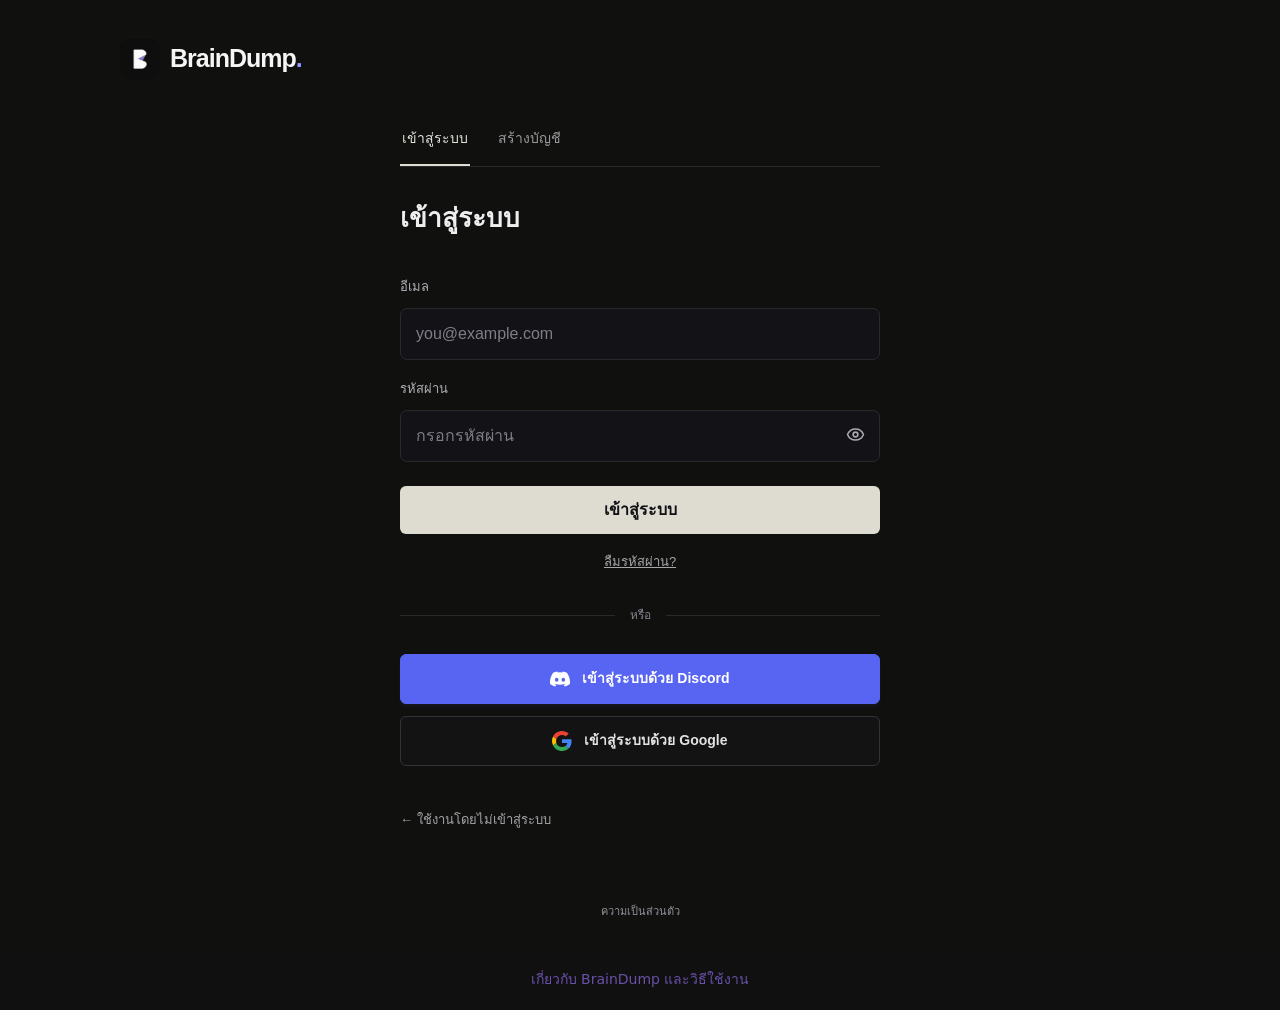
==== index.html @ e574c5f9 "Focus home on homework and update the date at local midnight" ====
<!doctype html><html lang="th"><head><meta charset="UTF-8"/><meta name="viewport" content="width=device-width, initial-scale=1, viewport-fit=cover"/><meta name="theme-color" content="#7963c6"/><meta name="apple-mobile-web-app-capable" content="yes"/><meta name="apple-mobile-web-app-title" content="BrainDump"/><meta name="description" content="BrainDump เว็บวางแผนการเรียนภาษาไทย จดงาน จัดตารางอ่านหนังสือ เตรียมสอบ และแจ้งเตือนกำหนดส่ง ใช้ได้บนมือถือโดยไม่ต้องสมัครบัญชี"/><link rel="icon" type="image/png" sizes="32x32" href="./braindump-icon-32-v2.png"/><link rel="apple-touch-icon" sizes="180x180" href="./braindump-icon-180-v2.png"/><link rel="manifest" href="./manifest.webmanifest"/><title>BrainDump — จัดตารางเรียน วางแผนอ่านหนังสือ และเตือนส่งงาน</title><link rel="canonical" href="https://padppp66.github.io/braindump/"/><meta property="og:type" content="website"/><meta property="og:locale" content="th_TH"/><meta property="og:title" content="BrainDump — จัดตารางเรียน วางแผนอ่านหนังสือ และเตือนส่งงาน"/><meta property="og:description" content="BrainDump เว็บวางแผนการเรียนภาษาไทย จดงาน จัดตารางอ่านหนังสือ เตรียมสอบ และแจ้งเตือนกำหนดส่ง ใช้ได้บนมือถือโดยไม่ต้องสมัครบัญชี"/><meta property="og:url" content="https://padppp66.github.io/braindump/"/><script type="application/ld+json">{"@context":"https://schema.org","@type":"WebApplication","name":"BrainDump","url":"https://padppp66.github.io/braindump/","description":"BrainDump เว็บวางแผนการเรียนภาษาไทย จดงาน จัดตารางอ่านหนังสือ เตรียมสอบ และแจ้งเตือนกำหนดส่ง ใช้ได้บนมือถือโดยไม่ต้องสมัครบัญชี","inLanguage":"th","applicationCategory":"EducationalApplication","operatingSystem":"Web browser","browserRequirements":"Requires JavaScript"}</script>  <script type="module" crossorigin src="./index-Dw7e2ybj.js"></script>
  <link rel="stylesheet" crossorigin href="./index-C1pY1aZz.css">
</head><body><div id="root"><main style="max-width:720px;margin:48px auto;padding:24px;font-family:system-ui;line-height:1.8"><h1>BrainDump — จัดตารางเรียน วางแผนอ่านหนังสือ และเตือนส่งงาน</h1><p>BrainDump เว็บวางแผนการเรียนภาษาไทย จดงาน จัดตารางอ่านหนังสือ เตรียมสอบ และแจ้งเตือนกำหนดส่ง ใช้ได้บนมือถือโดยไม่ต้องสมัครบัญชี</p><p><a href="./about.html">รู้จัก BrainDump และวิธีเริ่มใช้งาน</a></p><noscript>เปิด JavaScript ในเบราว์เซอร์เพื่อใช้งานเครื่องมือวางแผนการเรียน</noscript></main></div><footer style="padding:20px;text-align:center;font:14px system-ui"><a href="./about.html" style="color:#6950a8">เกี่ยวกับ BrainDump และวิธีใช้งาน</a></footer></body></html>
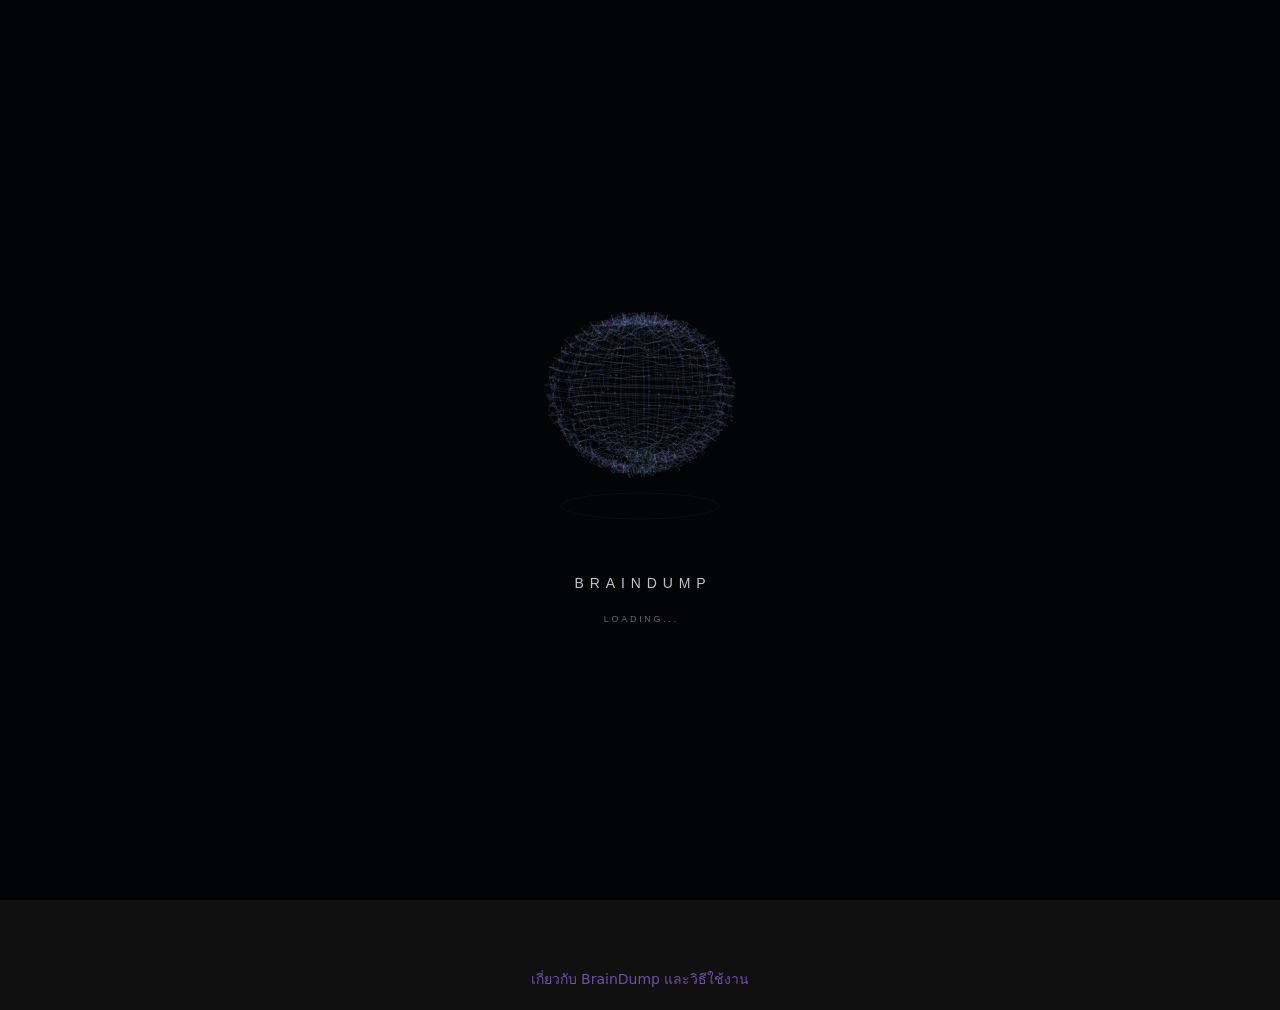
==== commit 18fa27e6: "Add dark rotating brain hologram loading screen" ====
--- a/index.html
+++ b/index.html
@@ -1,3 +1,3 @@
-<!doctype html><html lang="th"><head><meta charset="UTF-8"/><meta name="viewport" content="width=device-width, initial-scale=1, viewport-fit=cover"/><meta name="theme-color" content="#7963c6"/><meta name="apple-mobile-web-app-capable" content="yes"/><meta name="apple-mobile-web-app-title" content="BrainDump"/><meta name="description" content="BrainDump เว็บวางแผนการเรียนภาษาไทย จดงาน จัดตารางอ่านหนังสือ เตรียมสอบ และแจ้งเตือนกำหนดส่ง ใช้ได้บนมือถือโดยไม่ต้องสมัครบัญชี"/><link rel="icon" type="image/png" sizes="32x32" href="./braindump-icon-32-v2.png"/><link rel="apple-touch-icon" sizes="180x180" href="./braindump-icon-180-v2.png"/><link rel="manifest" href="./manifest.webmanifest"/><title>BrainDump — จัดตารางเรียน วางแผนอ่านหนังสือ และเตือนส่งงาน</title><link rel="canonical" href="https://padppp66.github.io/braindump/"/><meta property="og:type" content="website"/><meta property="og:locale" content="th_TH"/><meta property="og:title" content="BrainDump — จัดตารางเรียน วางแผนอ่านหนังสือ และเตือนส่งงาน"/><meta property="og:description" content="BrainDump เว็บวางแผนการเรียนภาษาไทย จดงาน จัดตารางอ่านหนังสือ เตรียมสอบ และแจ้งเตือนกำหนดส่ง ใช้ได้บนมือถือโดยไม่ต้องสมัครบัญชี"/><meta property="og:url" content="https://padppp66.github.io/braindump/"/><script type="application/ld+json">{"@context":"https://schema.org","@type":"WebApplication","name":"BrainDump","url":"https://padppp66.github.io/braindump/","description":"BrainDump เว็บวางแผนการเรียนภาษาไทย จดงาน จัดตารางอ่านหนังสือ เตรียมสอบ และแจ้งเตือนกำหนดส่ง ใช้ได้บนมือถือโดยไม่ต้องสมัครบัญชี","inLanguage":"th","applicationCategory":"EducationalApplication","operatingSystem":"Web browser","browserRequirements":"Requires JavaScript"}</script>  <script type="module" crossorigin src="./index-Dw7e2ybj.js"></script>
-  <link rel="stylesheet" crossorigin href="./index-C1pY1aZz.css">
-</head><body><div id="root"><main style="max-width:720px;margin:48px auto;padding:24px;font-family:system-ui;line-height:1.8"><h1>BrainDump — จัดตารางเรียน วางแผนอ่านหนังสือ และเตือนส่งงาน</h1><p>BrainDump เว็บวางแผนการเรียนภาษาไทย จดงาน จัดตารางอ่านหนังสือ เตรียมสอบ และแจ้งเตือนกำหนดส่ง ใช้ได้บนมือถือโดยไม่ต้องสมัครบัญชี</p><p><a href="./about.html">รู้จัก BrainDump และวิธีเริ่มใช้งาน</a></p><noscript>เปิด JavaScript ในเบราว์เซอร์เพื่อใช้งานเครื่องมือวางแผนการเรียน</noscript></main></div><footer style="padding:20px;text-align:center;font:14px system-ui"><a href="./about.html" style="color:#6950a8">เกี่ยวกับ BrainDump และวิธีใช้งาน</a></footer></body></html>
+<!doctype html><html lang="th"><head><meta charset="UTF-8"/><meta name="viewport" content="width=device-width, initial-scale=1, viewport-fit=cover"/><meta name="theme-color" content="#7963c6"/><meta name="apple-mobile-web-app-capable" content="yes"/><meta name="apple-mobile-web-app-title" content="BrainDump"/><meta name="description" content="BrainDump เว็บวางแผนการเรียนภาษาไทย จดงาน จัดตารางอ่านหนังสือ เตรียมสอบ และแจ้งเตือนกำหนดส่ง ใช้ได้บนมือถือโดยไม่ต้องสมัครบัญชี"/><link rel="icon" type="image/png" sizes="32x32" href="./braindump-icon-32-v2.png"/><link rel="apple-touch-icon" sizes="180x180" href="./braindump-icon-180-v2.png"/><link rel="manifest" href="./manifest.webmanifest"/><title>BrainDump — จัดตารางเรียน วางแผนอ่านหนังสือ และเตือนส่งงาน</title><link rel="canonical" href="https://padppp66.github.io/braindump/"/><meta property="og:type" content="website"/><meta property="og:locale" content="th_TH"/><meta property="og:title" content="BrainDump — จัดตารางเรียน วางแผนอ่านหนังสือ และเตือนส่งงาน"/><meta property="og:description" content="BrainDump เว็บวางแผนการเรียนภาษาไทย จดงาน จัดตารางอ่านหนังสือ เตรียมสอบ และแจ้งเตือนกำหนดส่ง ใช้ได้บนมือถือโดยไม่ต้องสมัครบัญชี"/><meta property="og:url" content="https://padppp66.github.io/braindump/"/><script type="application/ld+json">{"@context":"https://schema.org","@type":"WebApplication","name":"BrainDump","url":"https://padppp66.github.io/braindump/","description":"BrainDump เว็บวางแผนการเรียนภาษาไทย จดงาน จัดตารางอ่านหนังสือ เตรียมสอบ และแจ้งเตือนกำหนดส่ง ใช้ได้บนมือถือโดยไม่ต้องสมัครบัญชี","inLanguage":"th","applicationCategory":"EducationalApplication","operatingSystem":"Web browser","browserRequirements":"Requires JavaScript"}</script>  <script type="module" crossorigin src="./index-BS-t4Ln4.js"></script>
+  <link rel="stylesheet" crossorigin href="./index-qJwiRTtO.css">
+</head><body><noscript><style>#initial-loading{display:none!important}</style></noscript><div id="initial-loading" aria-label="Loading BrainDump" role="status" style="position:fixed;inset:0;background:#030405;color:#788595;z-index:10000;display:grid;place-items:center;font:12px Arial;letter-spacing:4px">BRAINDUMP</div><div id="root"><main style="max-width:720px;margin:48px auto;padding:24px;font-family:system-ui;line-height:1.8"><h1>BrainDump — จัดตารางเรียน วางแผนอ่านหนังสือ และเตือนส่งงาน</h1><p>BrainDump เว็บวางแผนการเรียนภาษาไทย จดงาน จัดตารางอ่านหนังสือ เตรียมสอบ และแจ้งเตือนกำหนดส่ง ใช้ได้บนมือถือโดยไม่ต้องสมัครบัญชี</p><p><a href="./about.html">รู้จัก BrainDump และวิธีเริ่มใช้งาน</a></p><noscript>เปิด JavaScript ในเบราว์เซอร์เพื่อใช้งานเครื่องมือวางแผนการเรียน</noscript></main></div><footer style="padding:20px;text-align:center;font:14px system-ui"><a href="./about.html" style="color:#6950a8">เกี่ยวกับ BrainDump และวิธีใช้งาน</a></footer></body></html>
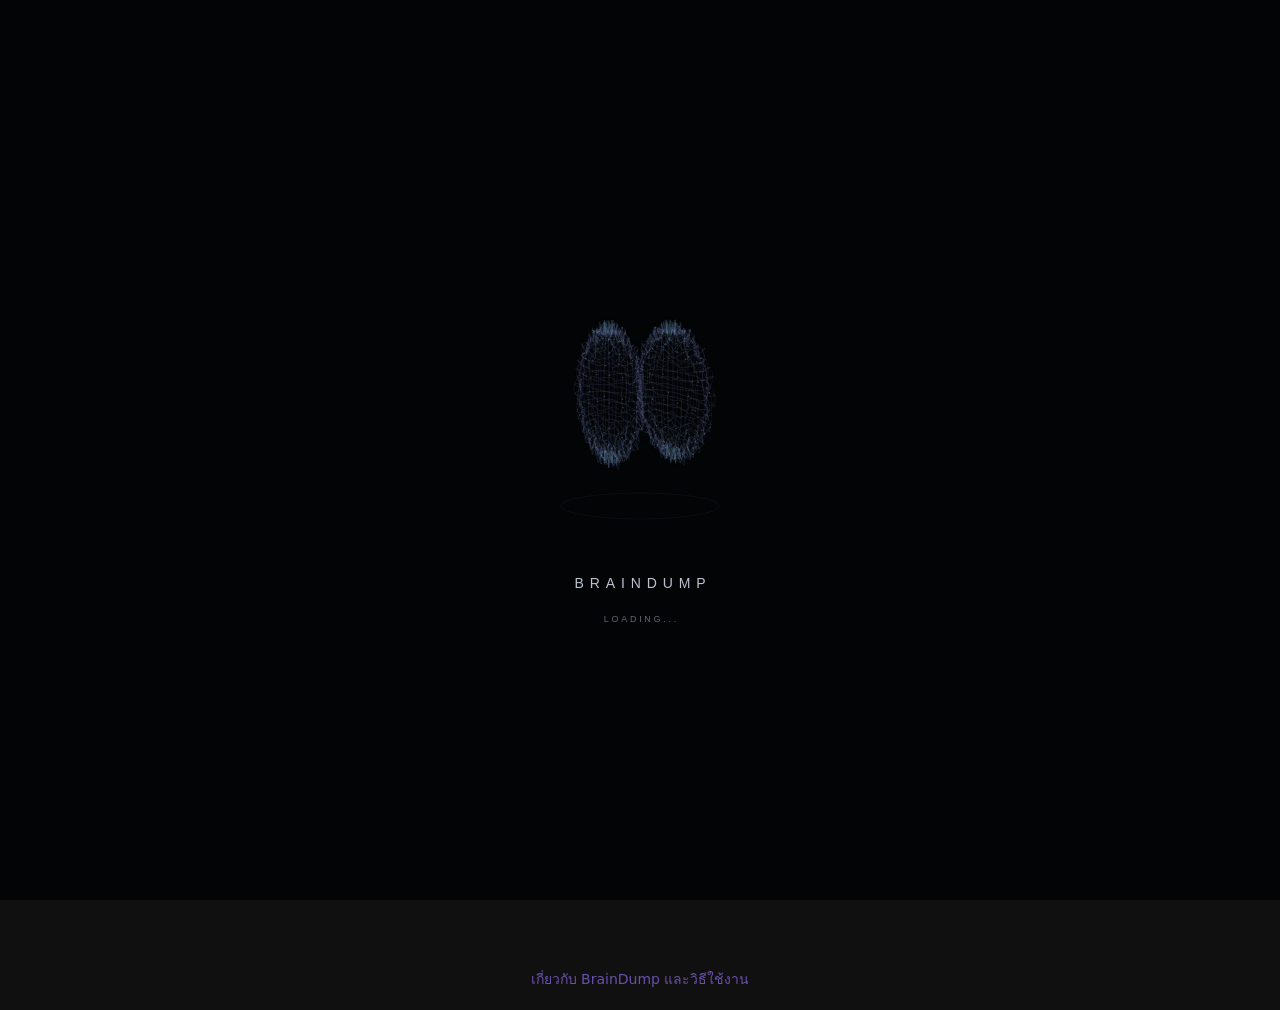
==== commit 6bf0800b: "Refine brain hemispheres and prevent scrolling during startup" ====
--- a/index.html
+++ b/index.html
@@ -1,3 +1,3 @@
-<!doctype html><html lang="th"><head><meta charset="UTF-8"/><meta name="viewport" content="width=device-width, initial-scale=1, viewport-fit=cover"/><meta name="theme-color" content="#7963c6"/><meta name="apple-mobile-web-app-capable" content="yes"/><meta name="apple-mobile-web-app-title" content="BrainDump"/><meta name="description" content="BrainDump เว็บวางแผนการเรียนภาษาไทย จดงาน จัดตารางอ่านหนังสือ เตรียมสอบ และแจ้งเตือนกำหนดส่ง ใช้ได้บนมือถือโดยไม่ต้องสมัครบัญชี"/><link rel="icon" type="image/png" sizes="32x32" href="./braindump-icon-32-v2.png"/><link rel="apple-touch-icon" sizes="180x180" href="./braindump-icon-180-v2.png"/><link rel="manifest" href="./manifest.webmanifest"/><title>BrainDump — จัดตารางเรียน วางแผนอ่านหนังสือ และเตือนส่งงาน</title><link rel="canonical" href="https://padppp66.github.io/braindump/"/><meta property="og:type" content="website"/><meta property="og:locale" content="th_TH"/><meta property="og:title" content="BrainDump — จัดตารางเรียน วางแผนอ่านหนังสือ และเตือนส่งงาน"/><meta property="og:description" content="BrainDump เว็บวางแผนการเรียนภาษาไทย จดงาน จัดตารางอ่านหนังสือ เตรียมสอบ และแจ้งเตือนกำหนดส่ง ใช้ได้บนมือถือโดยไม่ต้องสมัครบัญชี"/><meta property="og:url" content="https://padppp66.github.io/braindump/"/><script type="application/ld+json">{"@context":"https://schema.org","@type":"WebApplication","name":"BrainDump","url":"https://padppp66.github.io/braindump/","description":"BrainDump เว็บวางแผนการเรียนภาษาไทย จดงาน จัดตารางอ่านหนังสือ เตรียมสอบ และแจ้งเตือนกำหนดส่ง ใช้ได้บนมือถือโดยไม่ต้องสมัครบัญชี","inLanguage":"th","applicationCategory":"EducationalApplication","operatingSystem":"Web browser","browserRequirements":"Requires JavaScript"}</script>  <script type="module" crossorigin src="./index-BS-t4Ln4.js"></script>
+<!doctype html><html lang="th"><head><meta charset="UTF-8"/><meta name="viewport" content="width=device-width, initial-scale=1, viewport-fit=cover"/><meta name="theme-color" content="#7963c6"/><meta name="apple-mobile-web-app-capable" content="yes"/><meta name="apple-mobile-web-app-title" content="BrainDump"/><meta name="description" content="BrainDump เว็บวางแผนการเรียนภาษาไทย จดงาน จัดตารางอ่านหนังสือ เตรียมสอบ และแจ้งเตือนกำหนดส่ง ใช้ได้บนมือถือโดยไม่ต้องสมัครบัญชี"/><link rel="icon" type="image/png" sizes="32x32" href="./braindump-icon-32-v2.png"/><link rel="apple-touch-icon" sizes="180x180" href="./braindump-icon-180-v2.png"/><link rel="manifest" href="./manifest.webmanifest"/><title>BrainDump — จัดตารางเรียน วางแผนอ่านหนังสือ และเตือนส่งงาน</title><link rel="canonical" href="https://padppp66.github.io/braindump/"/><meta property="og:type" content="website"/><meta property="og:locale" content="th_TH"/><meta property="og:title" content="BrainDump — จัดตารางเรียน วางแผนอ่านหนังสือ และเตือนส่งงาน"/><meta property="og:description" content="BrainDump เว็บวางแผนการเรียนภาษาไทย จดงาน จัดตารางอ่านหนังสือ เตรียมสอบ และแจ้งเตือนกำหนดส่ง ใช้ได้บนมือถือโดยไม่ต้องสมัครบัญชี"/><meta property="og:url" content="https://padppp66.github.io/braindump/"/><script type="application/ld+json">{"@context":"https://schema.org","@type":"WebApplication","name":"BrainDump","url":"https://padppp66.github.io/braindump/","description":"BrainDump เว็บวางแผนการเรียนภาษาไทย จดงาน จัดตารางอ่านหนังสือ เตรียมสอบ และแจ้งเตือนกำหนดส่ง ใช้ได้บนมือถือโดยไม่ต้องสมัครบัญชี","inLanguage":"th","applicationCategory":"EducationalApplication","operatingSystem":"Web browser","browserRequirements":"Requires JavaScript"}</script>  <script type="module" crossorigin src="./index-DzoSvIx7.js"></script>
   <link rel="stylesheet" crossorigin href="./index-qJwiRTtO.css">
 </head><body><noscript><style>#initial-loading{display:none!important}</style></noscript><div id="initial-loading" aria-label="Loading BrainDump" role="status" style="position:fixed;inset:0;background:#030405;color:#788595;z-index:10000;display:grid;place-items:center;font:12px Arial;letter-spacing:4px">BRAINDUMP</div><div id="root"><main style="max-width:720px;margin:48px auto;padding:24px;font-family:system-ui;line-height:1.8"><h1>BrainDump — จัดตารางเรียน วางแผนอ่านหนังสือ และเตือนส่งงาน</h1><p>BrainDump เว็บวางแผนการเรียนภาษาไทย จดงาน จัดตารางอ่านหนังสือ เตรียมสอบ และแจ้งเตือนกำหนดส่ง ใช้ได้บนมือถือโดยไม่ต้องสมัครบัญชี</p><p><a href="./about.html">รู้จัก BrainDump และวิธีเริ่มใช้งาน</a></p><noscript>เปิด JavaScript ในเบราว์เซอร์เพื่อใช้งานเครื่องมือวางแผนการเรียน</noscript></main></div><footer style="padding:20px;text-align:center;font:14px system-ui"><a href="./about.html" style="color:#6950a8">เกี่ยวกับ BrainDump และวิธีใช้งาน</a></footer></body></html>
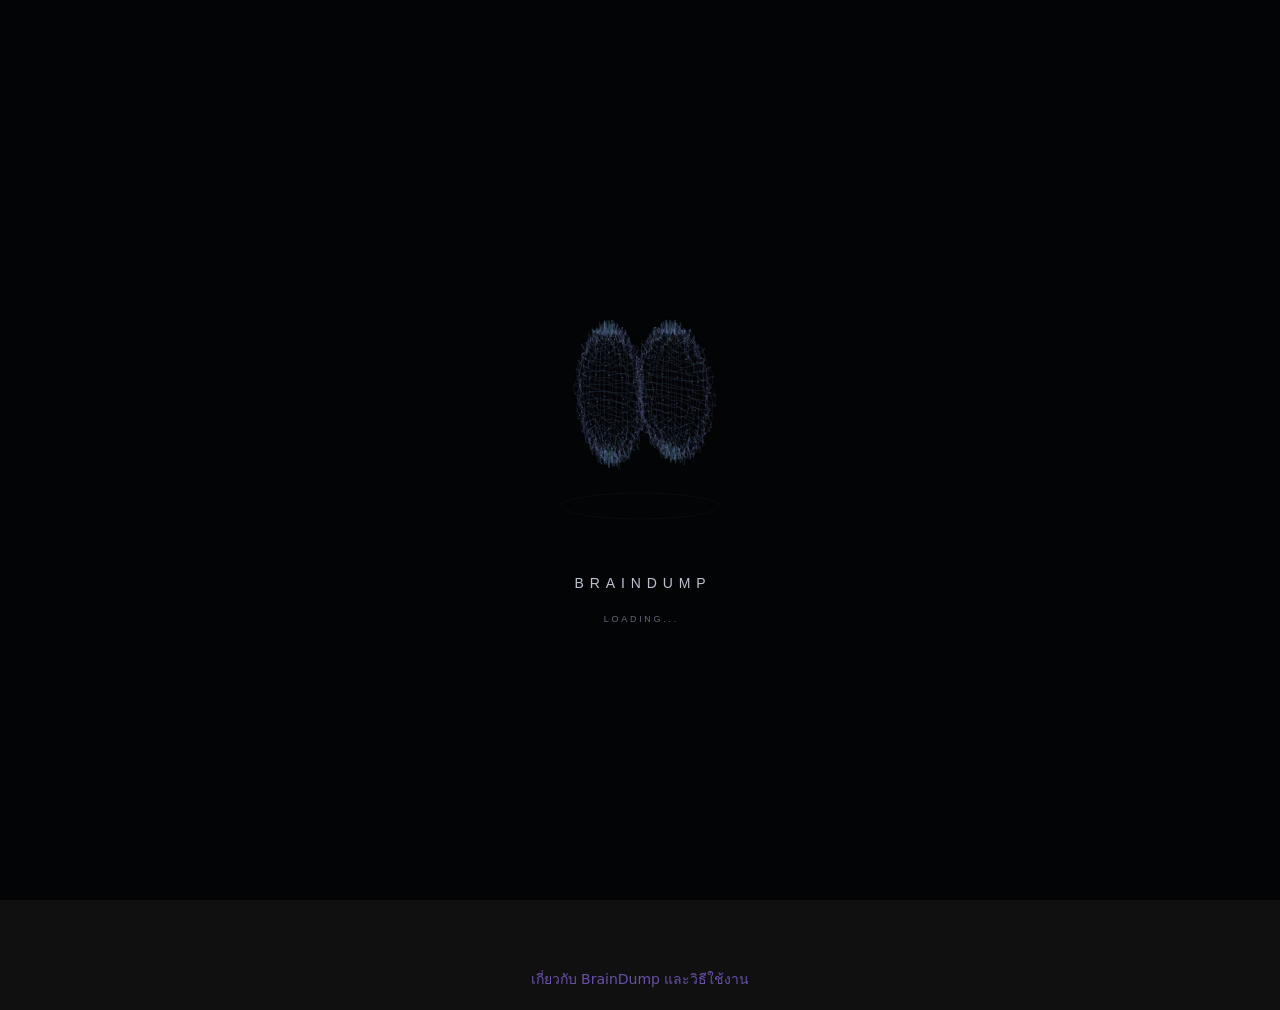
==== commit d299c601: "Release Midnight Violet Today dashboard" ====
--- a/index.html
+++ b/index.html
@@ -1,3 +1,4 @@
-<!doctype html><html lang="th"><head><meta charset="UTF-8"/><meta name="viewport" content="width=device-width, initial-scale=1, viewport-fit=cover"/><meta name="theme-color" content="#7963c6"/><meta name="apple-mobile-web-app-capable" content="yes"/><meta name="apple-mobile-web-app-title" content="BrainDump"/><meta name="description" content="BrainDump เว็บวางแผนการเรียนภาษาไทย จดงาน จัดตารางอ่านหนังสือ เตรียมสอบ และแจ้งเตือนกำหนดส่ง ใช้ได้บนมือถือโดยไม่ต้องสมัครบัญชี"/><link rel="icon" type="image/png" sizes="32x32" href="./braindump-icon-32-v2.png"/><link rel="apple-touch-icon" sizes="180x180" href="./braindump-icon-180-v2.png"/><link rel="manifest" href="./manifest.webmanifest"/><title>BrainDump — จัดตารางเรียน วางแผนอ่านหนังสือ และเตือนส่งงาน</title><link rel="canonical" href="https://padppp66.github.io/braindump/"/><meta property="og:type" content="website"/><meta property="og:locale" content="th_TH"/><meta property="og:title" content="BrainDump — จัดตารางเรียน วางแผนอ่านหนังสือ และเตือนส่งงาน"/><meta property="og:description" content="BrainDump เว็บวางแผนการเรียนภาษาไทย จดงาน จัดตารางอ่านหนังสือ เตรียมสอบ และแจ้งเตือนกำหนดส่ง ใช้ได้บนมือถือโดยไม่ต้องสมัครบัญชี"/><meta property="og:url" content="https://padppp66.github.io/braindump/"/><script type="application/ld+json">{"@context":"https://schema.org","@type":"WebApplication","name":"BrainDump","url":"https://padppp66.github.io/braindump/","description":"BrainDump เว็บวางแผนการเรียนภาษาไทย จดงาน จัดตารางอ่านหนังสือ เตรียมสอบ และแจ้งเตือนกำหนดส่ง ใช้ได้บนมือถือโดยไม่ต้องสมัครบัญชี","inLanguage":"th","applicationCategory":"EducationalApplication","operatingSystem":"Web browser","browserRequirements":"Requires JavaScript"}</script>  <script type="module" crossorigin src="./index-DzoSvIx7.js"></script>
-  <link rel="stylesheet" crossorigin href="./index-qJwiRTtO.css">
+<!doctype html><html lang="th"><head><meta charset="UTF-8"/><meta name="viewport" content="width=device-width, initial-scale=1, viewport-fit=cover"/><meta name="theme-color" content="#7963c6"/><meta name="apple-mobile-web-app-capable" content="yes"/><meta name="apple-mobile-web-app-title" content="BrainDump"/><meta name="description" content="BrainDump เว็บวางแผนการเรียนภาษาไทย จดงาน จัดตารางอ่านหนังสือ เตรียมสอบ และแจ้งเตือนกำหนดส่ง ใช้ได้บนมือถือโดยไม่ต้องสมัครบัญชี"/><link rel="icon" type="image/png" sizes="32x32" href="./braindump-icon-32-v2.png"/><link rel="apple-touch-icon" sizes="180x180" href="./braindump-icon-180-v2.png"/><link rel="manifest" href="./manifest.webmanifest"/><title>BrainDump — จัดตารางเรียน วางแผนอ่านหนังสือ และเตือนส่งงาน</title><link rel="canonical" href="https://padppp66.github.io/braindump/"/><meta property="og:type" content="website"/><meta property="og:locale" content="th_TH"/><meta property="og:title" content="BrainDump — จัดตารางเรียน วางแผนอ่านหนังสือ และเตือนส่งงาน"/><meta property="og:description" content="BrainDump เว็บวางแผนการเรียนภาษาไทย จดงาน จัดตารางอ่านหนังสือ เตรียมสอบ และแจ้งเตือนกำหนดส่ง ใช้ได้บนมือถือโดยไม่ต้องสมัครบัญชี"/><meta property="og:url" content="https://padppp66.github.io/braindump/"/><script type="application/ld+json">{"@context":"https://schema.org","@type":"WebApplication","name":"BrainDump","url":"https://padppp66.github.io/braindump/","description":"BrainDump เว็บวางแผนการเรียนภาษาไทย จดงาน จัดตารางอ่านหนังสือ เตรียมสอบ และแจ้งเตือนกำหนดส่ง ใช้ได้บนมือถือโดยไม่ต้องสมัครบัญชี","inLanguage":"th","applicationCategory":"EducationalApplication","operatingSystem":"Web browser","browserRequirements":"Requires JavaScript"}</script><link rel="stylesheet" href="https://fonts.googleapis.com/css2?family=Inter:wght@400;500;600;700&amp;family=Noto+Sans+Thai:wght@400;500;600;700&amp;display=swap">
+  <script type="module" crossorigin src="./index-CAL7jhUJ.js"></script>
+  <link rel="stylesheet" crossorigin href="./index-DpNBXJ03.css">
 </head><body><noscript><style>#initial-loading{display:none!important}</style></noscript><div id="initial-loading" aria-label="Loading BrainDump" role="status" style="position:fixed;inset:0;background:#030405;color:#788595;z-index:10000;display:grid;place-items:center;font:12px Arial;letter-spacing:4px">BRAINDUMP</div><div id="root"><main style="max-width:720px;margin:48px auto;padding:24px;font-family:system-ui;line-height:1.8"><h1>BrainDump — จัดตารางเรียน วางแผนอ่านหนังสือ และเตือนส่งงาน</h1><p>BrainDump เว็บวางแผนการเรียนภาษาไทย จดงาน จัดตารางอ่านหนังสือ เตรียมสอบ และแจ้งเตือนกำหนดส่ง ใช้ได้บนมือถือโดยไม่ต้องสมัครบัญชี</p><p><a href="./about.html">รู้จัก BrainDump และวิธีเริ่มใช้งาน</a></p><noscript>เปิด JavaScript ในเบราว์เซอร์เพื่อใช้งานเครื่องมือวางแผนการเรียน</noscript></main></div><footer style="padding:20px;text-align:center;font:14px system-ui"><a href="./about.html" style="color:#6950a8">เกี่ยวกับ BrainDump และวิธีใช้งาน</a></footer></body></html>
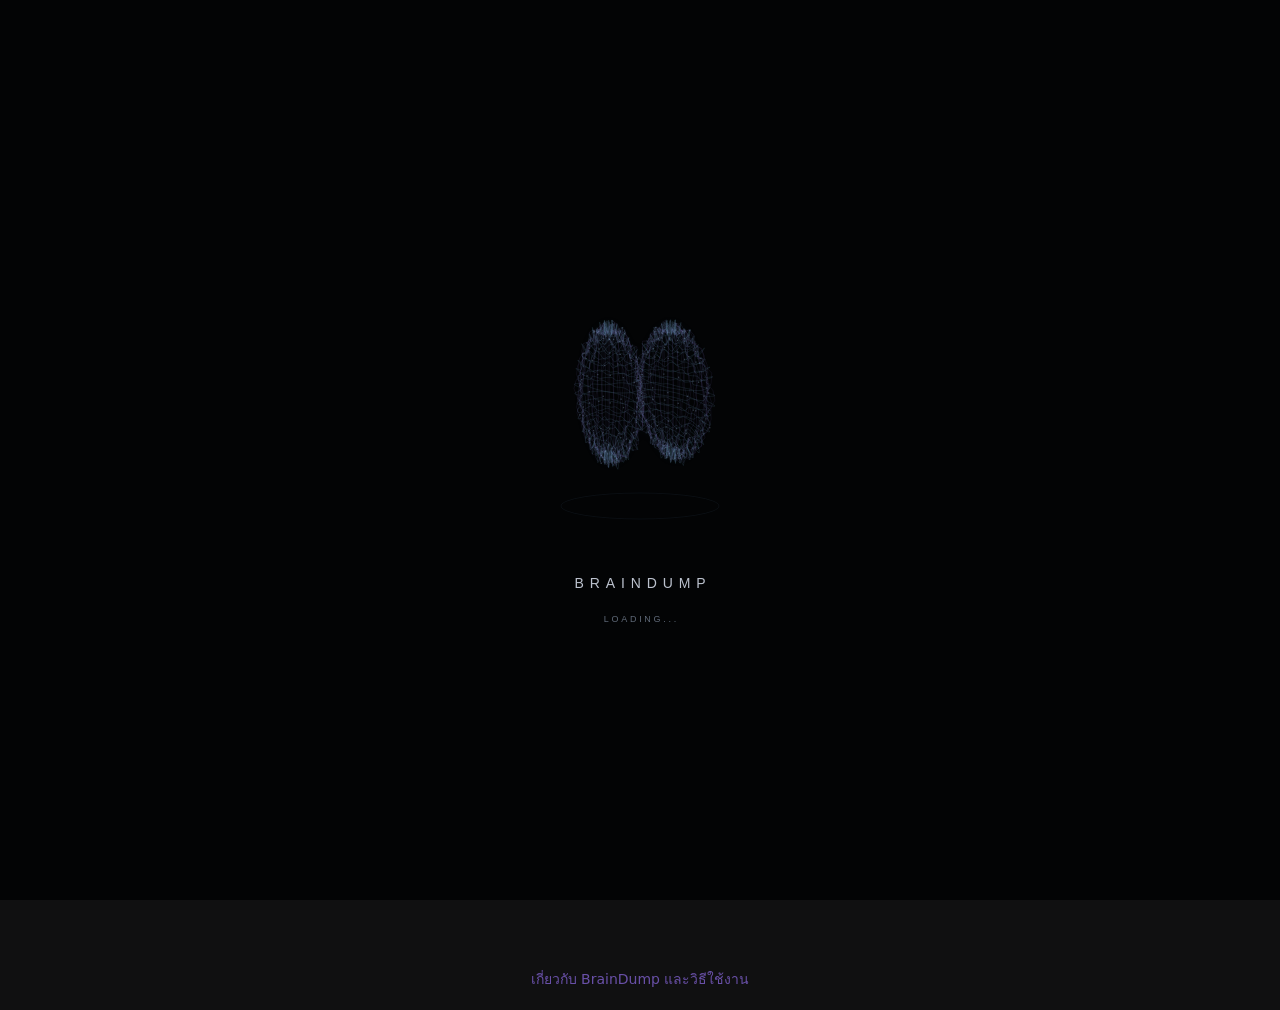
==== commit 7938d403: "Extend Midnight Violet across tasks, planner, exams and profile" ====
--- a/index.html
+++ b/index.html
@@ -1,4 +1,4 @@
 <!doctype html><html lang="th"><head><meta charset="UTF-8"/><meta name="viewport" content="width=device-width, initial-scale=1, viewport-fit=cover"/><meta name="theme-color" content="#7963c6"/><meta name="apple-mobile-web-app-capable" content="yes"/><meta name="apple-mobile-web-app-title" content="BrainDump"/><meta name="description" content="BrainDump เว็บวางแผนการเรียนภาษาไทย จดงาน จัดตารางอ่านหนังสือ เตรียมสอบ และแจ้งเตือนกำหนดส่ง ใช้ได้บนมือถือโดยไม่ต้องสมัครบัญชี"/><link rel="icon" type="image/png" sizes="32x32" href="./braindump-icon-32-v2.png"/><link rel="apple-touch-icon" sizes="180x180" href="./braindump-icon-180-v2.png"/><link rel="manifest" href="./manifest.webmanifest"/><title>BrainDump — จัดตารางเรียน วางแผนอ่านหนังสือ และเตือนส่งงาน</title><link rel="canonical" href="https://padppp66.github.io/braindump/"/><meta property="og:type" content="website"/><meta property="og:locale" content="th_TH"/><meta property="og:title" content="BrainDump — จัดตารางเรียน วางแผนอ่านหนังสือ และเตือนส่งงาน"/><meta property="og:description" content="BrainDump เว็บวางแผนการเรียนภาษาไทย จดงาน จัดตารางอ่านหนังสือ เตรียมสอบ และแจ้งเตือนกำหนดส่ง ใช้ได้บนมือถือโดยไม่ต้องสมัครบัญชี"/><meta property="og:url" content="https://padppp66.github.io/braindump/"/><script type="application/ld+json">{"@context":"https://schema.org","@type":"WebApplication","name":"BrainDump","url":"https://padppp66.github.io/braindump/","description":"BrainDump เว็บวางแผนการเรียนภาษาไทย จดงาน จัดตารางอ่านหนังสือ เตรียมสอบ และแจ้งเตือนกำหนดส่ง ใช้ได้บนมือถือโดยไม่ต้องสมัครบัญชี","inLanguage":"th","applicationCategory":"EducationalApplication","operatingSystem":"Web browser","browserRequirements":"Requires JavaScript"}</script><link rel="stylesheet" href="https://fonts.googleapis.com/css2?family=Inter:wght@400;500;600;700&amp;family=Noto+Sans+Thai:wght@400;500;600;700&amp;display=swap">
-  <script type="module" crossorigin src="./index-CAL7jhUJ.js"></script>
-  <link rel="stylesheet" crossorigin href="./index-DpNBXJ03.css">
+  <script type="module" crossorigin src="./index-D_6pSCGF.js"></script>
+  <link rel="stylesheet" crossorigin href="./index-Crz3LZQv.css">
 </head><body><noscript><style>#initial-loading{display:none!important}</style></noscript><div id="initial-loading" aria-label="Loading BrainDump" role="status" style="position:fixed;inset:0;background:#030405;color:#788595;z-index:10000;display:grid;place-items:center;font:12px Arial;letter-spacing:4px">BRAINDUMP</div><div id="root"><main style="max-width:720px;margin:48px auto;padding:24px;font-family:system-ui;line-height:1.8"><h1>BrainDump — จัดตารางเรียน วางแผนอ่านหนังสือ และเตือนส่งงาน</h1><p>BrainDump เว็บวางแผนการเรียนภาษาไทย จดงาน จัดตารางอ่านหนังสือ เตรียมสอบ และแจ้งเตือนกำหนดส่ง ใช้ได้บนมือถือโดยไม่ต้องสมัครบัญชี</p><p><a href="./about.html">รู้จัก BrainDump และวิธีเริ่มใช้งาน</a></p><noscript>เปิด JavaScript ในเบราว์เซอร์เพื่อใช้งานเครื่องมือวางแผนการเรียน</noscript></main></div><footer style="padding:20px;text-align:center;font:14px system-ui"><a href="./about.html" style="color:#6950a8">เกี่ยวกับ BrainDump และวิธีใช้งาน</a></footer></body></html>
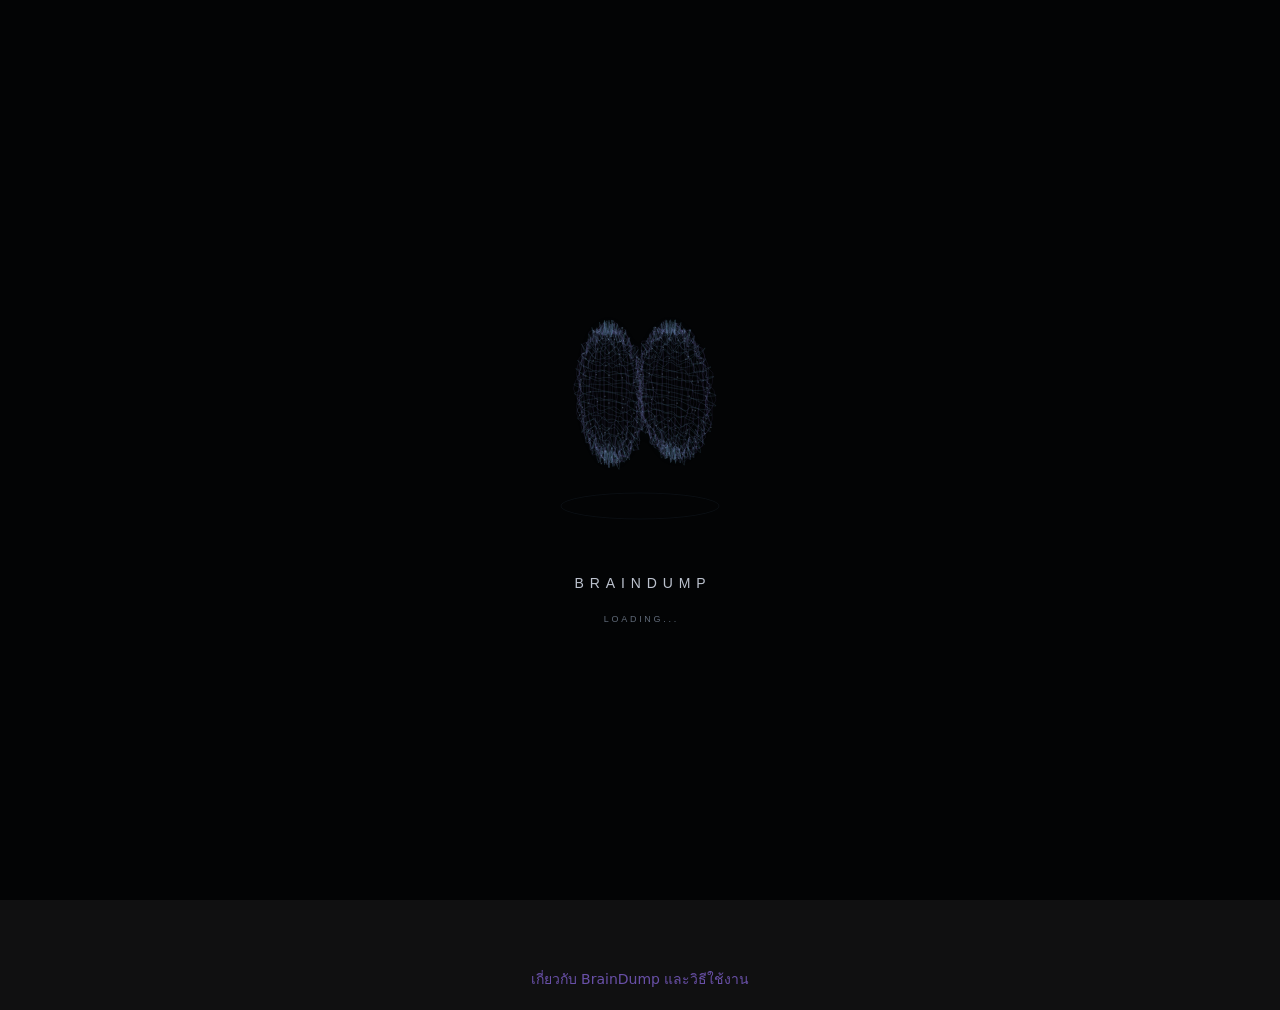
==== commit bdb977eb: "Save selected deadline reliably and retain touch gesture capture" ====
--- a/index.html
+++ b/index.html
@@ -1,4 +1,4 @@
 <!doctype html><html lang="th"><head><meta charset="UTF-8"/><meta name="viewport" content="width=device-width, initial-scale=1, viewport-fit=cover"/><meta name="theme-color" content="#7963c6"/><meta name="apple-mobile-web-app-capable" content="yes"/><meta name="apple-mobile-web-app-title" content="BrainDump"/><meta name="description" content="BrainDump เว็บวางแผนการเรียนภาษาไทย จดงาน จัดตารางอ่านหนังสือ เตรียมสอบ และแจ้งเตือนกำหนดส่ง ใช้ได้บนมือถือโดยไม่ต้องสมัครบัญชี"/><link rel="icon" type="image/png" sizes="32x32" href="./braindump-icon-32-v2.png"/><link rel="apple-touch-icon" sizes="180x180" href="./braindump-icon-180-v2.png"/><link rel="manifest" href="./manifest.webmanifest"/><title>BrainDump — จัดตารางเรียน วางแผนอ่านหนังสือ และเตือนส่งงาน</title><link rel="canonical" href="https://padppp66.github.io/braindump/"/><meta property="og:type" content="website"/><meta property="og:locale" content="th_TH"/><meta property="og:title" content="BrainDump — จัดตารางเรียน วางแผนอ่านหนังสือ และเตือนส่งงาน"/><meta property="og:description" content="BrainDump เว็บวางแผนการเรียนภาษาไทย จดงาน จัดตารางอ่านหนังสือ เตรียมสอบ และแจ้งเตือนกำหนดส่ง ใช้ได้บนมือถือโดยไม่ต้องสมัครบัญชี"/><meta property="og:url" content="https://padppp66.github.io/braindump/"/><script type="application/ld+json">{"@context":"https://schema.org","@type":"WebApplication","name":"BrainDump","url":"https://padppp66.github.io/braindump/","description":"BrainDump เว็บวางแผนการเรียนภาษาไทย จดงาน จัดตารางอ่านหนังสือ เตรียมสอบ และแจ้งเตือนกำหนดส่ง ใช้ได้บนมือถือโดยไม่ต้องสมัครบัญชี","inLanguage":"th","applicationCategory":"EducationalApplication","operatingSystem":"Web browser","browserRequirements":"Requires JavaScript"}</script><link rel="stylesheet" href="https://fonts.googleapis.com/css2?family=Inter:wght@400;500;600;700&amp;family=Noto+Sans+Thai:wght@400;500;600;700&amp;display=swap">
-  <script type="module" crossorigin src="./index-D_6pSCGF.js"></script>
+  <script type="module" crossorigin src="./index-CqQvVtFv.js"></script>
   <link rel="stylesheet" crossorigin href="./index-Crz3LZQv.css">
 </head><body><noscript><style>#initial-loading{display:none!important}</style></noscript><div id="initial-loading" aria-label="Loading BrainDump" role="status" style="position:fixed;inset:0;background:#030405;color:#788595;z-index:10000;display:grid;place-items:center;font:12px Arial;letter-spacing:4px">BRAINDUMP</div><div id="root"><main style="max-width:720px;margin:48px auto;padding:24px;font-family:system-ui;line-height:1.8"><h1>BrainDump — จัดตารางเรียน วางแผนอ่านหนังสือ และเตือนส่งงาน</h1><p>BrainDump เว็บวางแผนการเรียนภาษาไทย จดงาน จัดตารางอ่านหนังสือ เตรียมสอบ และแจ้งเตือนกำหนดส่ง ใช้ได้บนมือถือโดยไม่ต้องสมัครบัญชี</p><p><a href="./about.html">รู้จัก BrainDump และวิธีเริ่มใช้งาน</a></p><noscript>เปิด JavaScript ในเบราว์เซอร์เพื่อใช้งานเครื่องมือวางแผนการเรียน</noscript></main></div><footer style="padding:20px;text-align:center;font:14px system-ui"><a href="./about.html" style="color:#6950a8">เกี่ยวกับ BrainDump และวิธีใช้งาน</a></footer></body></html>
